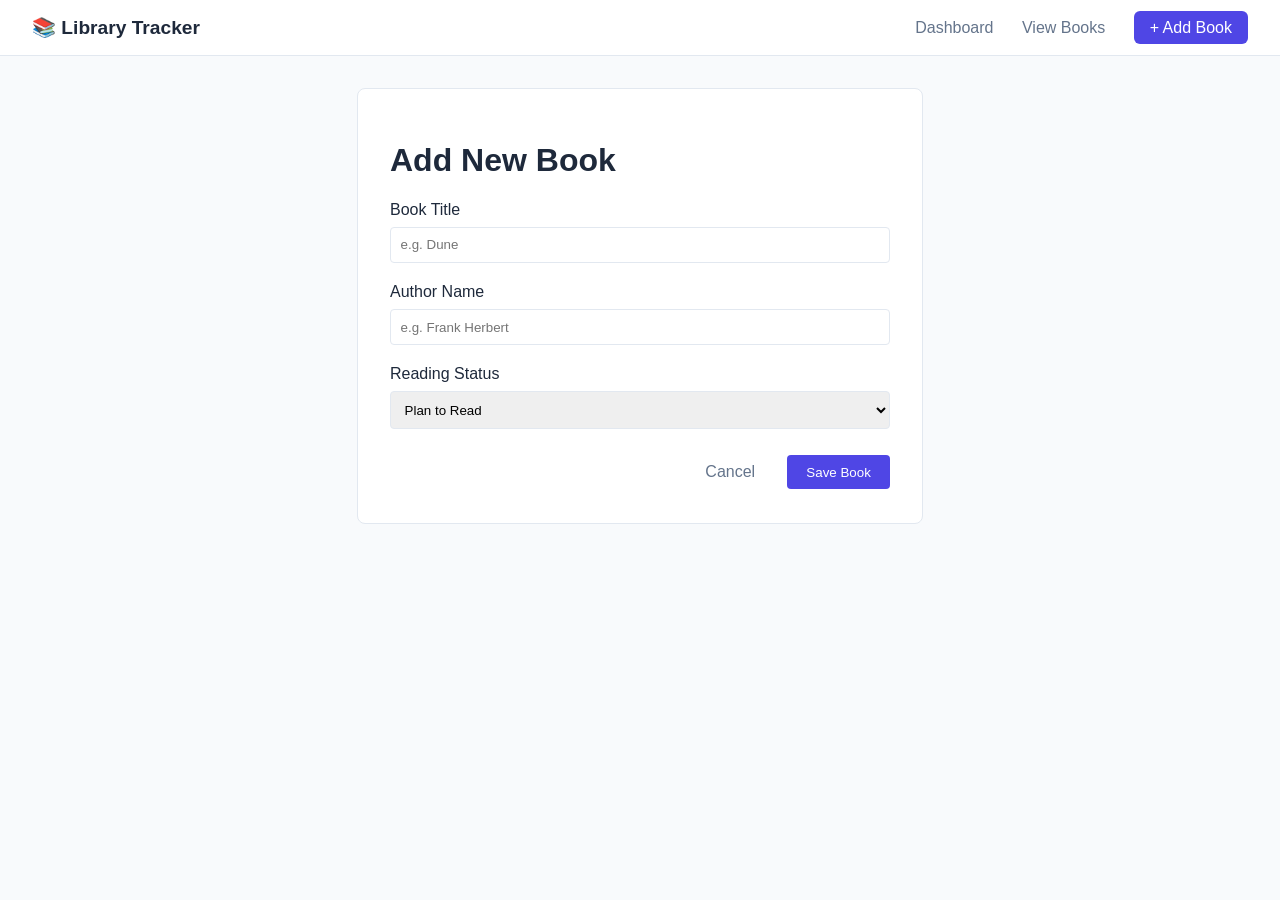
==== Janea/front_end/book-form.html @ 6319379e "Add files via upload" ====
<!DOCTYPE html>
<html lang="en">
<head>
    <meta charset="UTF-8">
    <meta name="viewport" content="width=device-width, initial-scale=1.0">
    <title id="page-title">Add New Book</title>
    <link rel="stylesheet" href="css/style.css">
</head>
<body>
    <nav class="navbar">
        <div class="logo">📚 Library Tracker</div>
        <div class="nav-links">
            <a href="index.html">Dashboard</a>
            <a href="library.html">View Books</a>
            <a href="book-form.html" class="btn-primary">+ Add Book</a>
        </div>
    </nav>

    <main class="container">
        <div class="form-card">
            <h1 id="form-heading">Add New Book</h1>
            
            <form id="book-form">
                <div class="form-group">
                    <label for="title">Book Title</label>
                    <input type="text" id="title" required placeholder="e.g. Dune">
                </div>

                <div class="form-group">
                    <label for="author">Author Name</label>
                    <input type="text" id="author" required placeholder="e.g. Frank Herbert">
                </div>

                <div class="form-group">
                    <label for="status">Reading Status</label>
                    <select id="status">
                        <option value="Plan to Read">Plan to Read</option>
                        <option value="Reading">Reading</option>
                        <option value="Completed">Completed</option>
                    </select>
                </div>

                <div class="form-actions">
                    <a href="library.html" class="btn-cancel">Cancel</a>
                    <button type="submit" id="submit-btn" class="btn-submit">Save Book</button>
                </div>
            </form>
        </div>
    </main>

    <script src="js/api.js"></script>
    <script>
        const urlParams = new URLSearchParams(window.location.search);
        const bookId = urlParams.get('id'); // Looks for ?id=XYZ in URL
        const form = document.getElementById('book-form');

        window.addEventListener('DOMContentLoaded', async () => {
            if (bookId) {
                // Change UI titles to show Edit state
                document.getElementById('page-title').innerText = "Edit Book";
                document.getElementById('form-heading').innerText = "Modify Book Details";
                document.getElementById('submit-btn').innerText = "Save Changes";

                const book = await api.getBookById(bookId);
                if (book) {
                    document.getElementById('title').value = book.title;
                    document.getElementById('author').value = book.author;
                    document.getElementById('status').value = book.status;
                } else {
                    alert("Book not found!");
                    window.location.href = 'library.html';
                }
            }
        });

        form.addEventListener('submit', async (e) => {
            e.preventDefault();

            const bookData = {
                title: document.getElementById('title').value,
                author: document.getElementById('author').value,
                status: document.getElementById('status').value
            };

            if (bookId) {
                await api.updateBook(bookId, bookData);
            } else {
                await api.createBook(bookData);
            }

            window.location.href = 'library.html';
        });
    </script>
</body>
</html>
---- Janea/front_end/css/style.css ----
/* css/style.css */
:root {
    --bg-primary: #f8fafc;
    --text-main: #1e293b;
    --brand-color: #4f46e5;
    --border-color: #e2e8f0;
}

body {
    font-family: -apple-system, BlinkMacSystemFont, "Segoe UI", Roboto, sans-serif;
    background-color: var(--bg-primary);
    color: var(--text-main);
    margin: 0;
    padding: 0;
}

.navbar {
    display: flex;
    justify-content: space-between;
    align-items: center;
    background-color: #fff;
    padding: 1rem 2rem;
    border-bottom: 1px solid var(--border-color);
}

.logo { font-weight: bold; font-size: 1.2rem; }
.nav-links a { text-decoration: none; color: #64748b; margin-left: 1.5rem; }
.nav-links a.active { color: var(--brand-color); font-weight: bold; }

.container { max-width: 1000px; margin: 2rem auto; padding: 0 1rem; }

/* Dashboard Cards */
.stats-grid { display: grid; grid-template-columns: repeat(auto-fit, minmax(250px, 1fr)); gap: 1.5rem; margin-top: 2rem; }
.stat-card { background: white; padding: 2rem; border-radius: 8px; border: 1px solid var(--border-color); text-align: center; }
.stat-card p { font-size: 2.5rem; font-weight: bold; margin: 0.5rem 0 0 0; }

/* Table design */
.data-table { width: 100%; border-collapse: collapse; background: white; border-radius: 8px; overflow: hidden; border: 1px solid var(--border-color); margin-top: 1.5rem; }
.data-table th, .data-table td { padding: 1rem; text-align: left; border-bottom: 1px solid var(--border-color); }
.data-table th { background-color: #f1f5f9; color: #475569; }

/* Badges */
.badge { padding: 0.25rem 0.5rem; border-radius: 4px; font-size: 0.85rem; font-weight: 500; }
.badge-plan-to-read { background: #e2e8f0; color: #475569; }
.badge-reading { background: #fef3c7; color: #d97706; }
.badge-completed { background: #dcfce7; color: #15803d; }

/* Forms */
.form-card { background: white; max-width: 500px; margin: 0 auto; padding: 2rem; border-radius: 8px; border: 1px solid var(--border-color); }
.form-group { margin-bottom: 1.25rem; }
.form-group label { display: block; margin-bottom: 0.5rem; font-weight: 500; }
.form-group input, .form-group select { width: 100%; padding: 0.6rem; border: 1px solid var(--border-color); border-radius: 4px; box-sizing: border-box; }

/* Buttons styling */
.btn-primary { background: var(--brand-color); color: white !important; padding: 0.5rem 1rem; border-radius: 6px; }
.btn-submit { background: var(--brand-color); color: white; border: none; padding: 0.6rem 1.2rem; border-radius: 4px; cursor: pointer; }
.btn-edit { text-decoration: none; background: #f1f5f9; color: var(--text-main); padding: 0.4rem 0.8rem; border-radius: 4px; font-size: 0.9rem; margin-right: 0.5rem; }
.btn-delete { background: #fee2e2; color: #dc2626; border: none; padding: 0.4rem 0.8rem; border-radius: 4px; font-size: 0.9rem; cursor: pointer; }
.btn-cancel { text-decoration: none; color: #64748b; padding: 0.6rem 1rem; }
.form-actions { display: flex; justify-content: flex-end; align-items: center; gap: 1rem; margin-top: 1.5rem; }
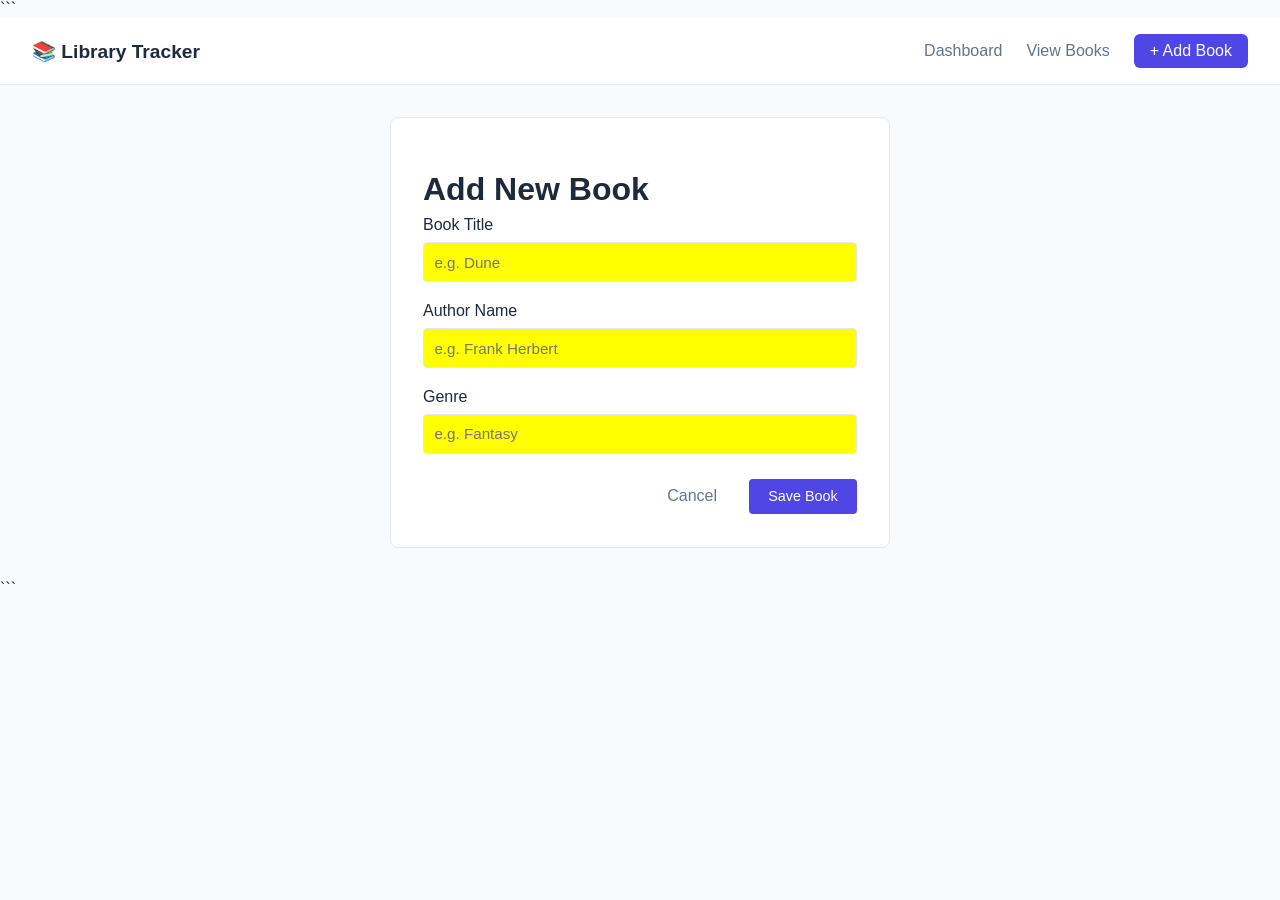
==== commit 07367707: "Connect library tracker to MySQL CRUD" ====
--- a/Janea/front_end/book-form.html
+++ b/Janea/front_end/book-form.html
@@ -1,4 +1,5 @@
 <!DOCTYPE html>
+
 <html lang="en">
 <head>
     <meta charset="UTF-8">
@@ -6,90 +7,161 @@
     <title id="page-title">Add New Book</title>
     <link rel="stylesheet" href="css/style.css">
 </head>
+
 <body>
-    <nav class="navbar">
-        <div class="logo">📚 Library Tracker</div>
-        <div class="nav-links">
-            <a href="index.html">Dashboard</a>
-            <a href="library.html">View Books</a>
-            <a href="book-form.html" class="btn-primary">+ Add Book</a>
-        </div>
-    </nav>
 
-    <main class="container">
-        <div class="form-card">
-            <h1 id="form-heading">Add New Book</h1>
-            
-            <form id="book-form">
-                <div class="form-group">
-                    <label for="title">Book Title</label>
-                    <input type="text" id="title" required placeholder="e.g. Dune">
-                </div>
+```
+<nav class="navbar">
+    <div class="logo">📚 Library Tracker</div>
 
-                <div class="form-group">
-                    <label for="author">Author Name</label>
-                    <input type="text" id="author" required placeholder="e.g. Frank Herbert">
-                </div>
+    <div class="nav-links">
+        <a href="index.html">Dashboard</a>
+        <a href="library.html">View Books</a>
+        <a href="book-form.html" class="btn-primary">+ Add Book</a>
+    </div>
+</nav>
 
-                <div class="form-group">
-                    <label for="status">Reading Status</label>
-                    <select id="status">
-                        <option value="Plan to Read">Plan to Read</option>
-                        <option value="Reading">Reading</option>
-                        <option value="Completed">Completed</option>
-                    </select>
-                </div>
+<main class="container">
 
-                <div class="form-actions">
-                    <a href="library.html" class="btn-cancel">Cancel</a>
-                    <button type="submit" id="submit-btn" class="btn-submit">Save Book</button>
-                </div>
-            </form>
-        </div>
-    </main>
+    <div class="form-card">
 
-    <script src="js/api.js"></script>
-    <script>
-        const urlParams = new URLSearchParams(window.location.search);
-        const bookId = urlParams.get('id'); // Looks for ?id=XYZ in URL
-        const form = document.getElementById('book-form');
+        <h1 id="form-heading">Add New Book</h1>
 
-        window.addEventListener('DOMContentLoaded', async () => {
-            if (bookId) {
-                // Change UI titles to show Edit state
-                document.getElementById('page-title').innerText = "Edit Book";
-                document.getElementById('form-heading').innerText = "Modify Book Details";
-                document.getElementById('submit-btn').innerText = "Save Changes";
+        <form id="book-form">
 
-                const book = await api.getBookById(bookId);
-                if (book) {
-                    document.getElementById('title').value = book.title;
-                    document.getElementById('author').value = book.author;
-                    document.getElementById('status').value = book.status;
-                } else {
-                    alert("Book not found!");
-                    window.location.href = 'library.html';
-                }
-            }
-        });
+            <div class="form-group">
+                <label for="title">Book Title</label>
+                <input
+                    type="text"
+                    id="title"
+                    required
+                    placeholder="e.g. Dune"
+                >
+            </div>
 
-        form.addEventListener('submit', async (e) => {
-            e.preventDefault();
+            <div class="form-group">
+                <label for="author">Author Name</label>
+                <input
+                    type="text"
+                    id="author"
+                    required
+                    placeholder="e.g. Frank Herbert"
+                >
+            </div>
 
-            const bookData = {
-                title: document.getElementById('title').value,
-                author: document.getElementById('author').value,
-                status: document.getElementById('status').value
-            };
+            <div class="form-group">
+                <label for="genre">Genre</label>
+                <input
+                    type="text"
+                    id="genre"
+                    required
+                    placeholder="e.g. Fantasy"
+                >
+            </div>
 
-            if (bookId) {
-                await api.updateBook(bookId, bookData);
+            <div class="form-actions">
+
+                <a href="library.html" class="btn-cancel">
+                    Cancel
+                </a>
+
+                <button
+                    type="submit"
+                    id="submit-btn"
+                    class="btn-submit"
+                >
+                    Save Book
+                </button>
+
+            </div>
+
+        </form>
+
+    </div>
+
+</main>
+
+<script src="js/api.js"></script>
+
+<script>
+
+    const form = document.getElementById('book-form');
+
+    // Check if we are editing a book
+    const urlParams = new URLSearchParams(window.location.search);
+    const bookId = urlParams.get('id');
+
+    // If there is an ID, load the book
+    if (bookId) {
+
+        document.getElementById('page-title').innerText = 'Edit Book';
+        document.getElementById('form-heading').innerText = 'Edit Book';
+        document.getElementById('submit-btn').innerText = 'Update Book';
+
+        loadBook();
+
+    }
+
+    async function loadBook() {
+
+        const book = await api.getBookById(bookId);
+
+        if (!book || book.success === false) {
+            alert('Book not found.');
+            window.location.href = 'library.html';
+            return;
+        }
+
+        document.getElementById('title').value = book.title;
+        document.getElementById('author').value = book.author;
+        document.getElementById('genre').value = book.genre;
+
+    }
+
+    form.addEventListener('submit', async (e) => {
+
+        e.preventDefault();
+
+        const bookData = {
+            title: document.getElementById('title').value,
+            author: document.getElementById('author').value,
+            genre: document.getElementById('genre').value
+        };
+
+        let result;
+
+        // Edit existing book
+        if (bookId) {
+
+            result = await api.updateBook(bookId, bookData);
+
+            if (result.success) {
+                alert('Book updated successfully!');
+                window.location.href = 'library.html';
             } else {
-                await api.createBook(bookData);
+                alert('Error: ' + result.message);
             }
 
-            window.location.href = 'library.html';
-        });
-    </script>
+        }
+
+        // Add new book
+        else {
+
+            result = await api.createBook(bookData);
+
+            if (result.success) {
+                alert('Book added successfully!');
+                window.location.href = 'library.html';
+            } else {
+                alert('Error: ' + result.message);
+            }
+
+        }
+
+    });
+
+</script>
+```
+
 </body>
-</html>+</html>
--- a/Janea/front_end/css/style.css
+++ b/Janea/front_end/css/style.css
@@ -1,60 +1,306 @@
 /* css/style.css */
+
 :root {
-    --bg-primary: #f8fafc;
-    --text-main: #1e293b;
-    --brand-color: #4f46e5;
-    --border-color: #e2e8f0;
-}
+--bg-primary: #f8fafc;
+--text-main: #1e293b;
+--text-muted: #64748b;
+--brand-color: #4f46e5;
+--border-color: #e2e8f0;
+--danger-color: #dc2626;
+}
+
+* {
+  box-sizing: border-box;
+  }
 
 body {
-    font-family: -apple-system, BlinkMacSystemFont, "Segoe UI", Roboto, sans-serif;
-    background-color: var(--bg-primary);
-    color: var(--text-main);
-    margin: 0;
-    padding: 0;
-}
+font-family: -apple-system, BlinkMacSystemFont, "Segoe UI", Roboto, sans-serif;
+background-color: var(--bg-primary);
+color: var(--text-main);
+margin: 0;
+padding: 0;
+}
+
+/* =========================
+NAVBAR
+========================= */
 
 .navbar {
-    display: flex;
-    justify-content: space-between;
-    align-items: center;
-    background-color: #fff;
-    padding: 1rem 2rem;
-    border-bottom: 1px solid var(--border-color);
-}
-
-.logo { font-weight: bold; font-size: 1.2rem; }
-.nav-links a { text-decoration: none; color: #64748b; margin-left: 1.5rem; }
-.nav-links a.active { color: var(--brand-color); font-weight: bold; }
-
-.container { max-width: 1000px; margin: 2rem auto; padding: 0 1rem; }
-
-/* Dashboard Cards */
-.stats-grid { display: grid; grid-template-columns: repeat(auto-fit, minmax(250px, 1fr)); gap: 1.5rem; margin-top: 2rem; }
-.stat-card { background: white; padding: 2rem; border-radius: 8px; border: 1px solid var(--border-color); text-align: center; }
-.stat-card p { font-size: 2.5rem; font-weight: bold; margin: 0.5rem 0 0 0; }
-
-/* Table design */
-.data-table { width: 100%; border-collapse: collapse; background: white; border-radius: 8px; overflow: hidden; border: 1px solid var(--border-color); margin-top: 1.5rem; }
-.data-table th, .data-table td { padding: 1rem; text-align: left; border-bottom: 1px solid var(--border-color); }
-.data-table th { background-color: #f1f5f9; color: #475569; }
-
-/* Badges */
-.badge { padding: 0.25rem 0.5rem; border-radius: 4px; font-size: 0.85rem; font-weight: 500; }
-.badge-plan-to-read { background: #e2e8f0; color: #475569; }
-.badge-reading { background: #fef3c7; color: #d97706; }
-.badge-completed { background: #dcfce7; color: #15803d; }
-
-/* Forms */
-.form-card { background: white; max-width: 500px; margin: 0 auto; padding: 2rem; border-radius: 8px; border: 1px solid var(--border-color); }
-.form-group { margin-bottom: 1.25rem; }
-.form-group label { display: block; margin-bottom: 0.5rem; font-weight: 500; }
-.form-group input, .form-group select { width: 100%; padding: 0.6rem; border: 1px solid var(--border-color); border-radius: 4px; box-sizing: border-box; }
-
-/* Buttons styling */
-.btn-primary { background: var(--brand-color); color: white !important; padding: 0.5rem 1rem; border-radius: 6px; }
-.btn-submit { background: var(--brand-color); color: white; border: none; padding: 0.6rem 1.2rem; border-radius: 4px; cursor: pointer; }
-.btn-edit { text-decoration: none; background: #f1f5f9; color: var(--text-main); padding: 0.4rem 0.8rem; border-radius: 4px; font-size: 0.9rem; margin-right: 0.5rem; }
-.btn-delete { background: #fee2e2; color: #dc2626; border: none; padding: 0.4rem 0.8rem; border-radius: 4px; font-size: 0.9rem; cursor: pointer; }
-.btn-cancel { text-decoration: none; color: #64748b; padding: 0.6rem 1rem; }
-.form-actions { display: flex; justify-content: flex-end; align-items: center; gap: 1rem; margin-top: 1.5rem; }
+display: flex;
+justify-content: space-between;
+align-items: center;
+background-color: #fff;
+padding: 1rem 2rem;
+border-bottom: 1px solid var(--border-color);
+}
+
+.logo {
+font-weight: bold;
+font-size: 1.2rem;
+}
+
+.nav-links {
+display: flex;
+align-items: center;
+}
+
+.nav-links a {
+text-decoration: none;
+color: var(--text-muted);
+margin-left: 1.5rem;
+}
+
+.nav-links a:hover {
+color: var(--brand-color);
+}
+
+.nav-links a.active {
+color: var(--brand-color);
+font-weight: bold;
+}
+
+/* =========================
+CONTAINER
+========================= */
+
+.container {
+max-width: 1000px;
+margin: 2rem auto;
+padding: 0 1rem;
+}
+
+.container h1 {
+margin-bottom: 0.5rem;
+}
+
+.container > p {
+color: var(--text-muted);
+}
+
+/* =========================
+DASHBOARD CARDS
+========================= */
+
+.stats-grid {
+display: grid;
+grid-template-columns: repeat(auto-fit, minmax(250px, 1fr));
+gap: 1.5rem;
+margin-top: 2rem;
+}
+
+.stat-card {
+background: white;
+padding: 2rem;
+border-radius: 8px;
+border: 1px solid var(--border-color);
+text-align: center;
+transition: 0.2s ease;
+}
+
+.stat-card:hover {
+border-color: #cbd5e1;
+box-shadow: 0 4px 12px rgba(15, 23, 42, 0.06);
+}
+
+.stat-card h3 {
+color: var(--text-muted);
+font-size: 0.95rem;
+}
+
+.stat-card p {
+font-size: 2.5rem;
+font-weight: bold;
+margin: 0.5rem 0 0 0;
+}
+
+/* =========================
+TABLE
+========================= */
+
+.data-table {
+width: 100%;
+border-collapse: collapse;
+background: white;
+border-radius: 8px;
+overflow: hidden;
+border: 1px solid var(--border-color);
+margin-top: 1.5rem;
+}
+
+.data-table th,
+.data-table td {
+padding: 1rem;
+text-align: left;
+border-bottom: 1px solid var(--border-color);
+}
+
+.data-table th {
+background-color: #f1f5f9;
+color: #475569;
+font-size: 0.9rem;
+}
+
+.data-table tbody tr:last-child td {
+border-bottom: none;
+}
+
+.data-table tbody tr:hover {
+background-color: #f8fafc;
+}
+
+/* =========================
+FORMS
+========================= */
+
+.form-card {
+background: white;
+max-width: 500px;
+margin: 0 auto;
+padding: 2rem;
+border-radius: 8px;
+border: 1px solid var(--border-color);
+}
+
+.form-group {
+margin-bottom: 1.25rem;
+}
+
+.form-group label {
+display: block;
+margin-bottom: 0.5rem;
+font-weight: 500;
+}
+
+.form-group input,
+.form-group select {
+width: 100%;
+padding: 0.65rem;
+border: 1px solid var(--border-color);
+border-radius: 4px;
+box-sizing: border-box;
+font-family: inherit;
+font-size: 0.95rem;
+color: var(--text-main);
+background-color: yellow;
+}
+
+.form-group input:focus,
+.form-group select:focus {
+outline: none;
+border-color: var(--brand-color);
+box-shadow: 0 0 0 2px rgba(79, 70, 229, 0.1);
+}
+
+/* =========================
+BUTTONS
+========================= */
+
+.btn-primary {
+background: var(--brand-color);
+color: white !important;
+padding: 0.5rem 1rem;
+border-radius: 6px;
+}
+
+.btn-primary:hover {
+background: #4338ca;
+}
+
+.btn-submit {
+background: var(--brand-color);
+color: white;
+border: none;
+padding: 0.6rem 1.2rem;
+border-radius: 4px;
+cursor: pointer;
+font-family: inherit;
+font-size: 0.9rem;
+}
+
+.btn-submit:hover {
+background: #4338ca;
+}
+
+.btn-edit {
+text-decoration: none;
+background: #f1f5f9;
+color: var(--text-main);
+padding: 0.4rem 0.8rem;
+border-radius: 4px;
+font-size: 0.9rem;
+margin-right: 0.5rem;
+}
+
+.btn-edit:hover {
+background: #e2e8f0;
+}
+
+.btn-delete {
+background: #fee2e2;
+color: var(--danger-color);
+border: none;
+padding: 0.4rem 0.8rem;
+border-radius: 4px;
+font-size: 0.9rem;
+cursor: pointer;
+font-family: inherit;
+}
+
+.btn-delete:hover {
+background: #fecaca;
+}
+
+.btn-cancel {
+text-decoration: none;
+color: var(--text-muted);
+padding: 0.6rem 1rem;
+}
+
+.btn-cancel:hover {
+color: var(--text-main);
+}
+
+.form-actions {
+display: flex;
+justify-content: flex-end;
+align-items: center;
+gap: 1rem;
+margin-top: 1.5rem;
+}
+
+/* =========================
+RESPONSIVE
+========================= */
+
+@media (max-width: 700px) {
+    .navbar {
+    padding: 1rem;
+    flex-direction: column;
+    gap: 1rem;
+    }
+
+    .nav-links {
+        flex-wrap: wrap;
+        justify-content: center;
+    }
+
+    .nav-links a {
+        margin-left: 0.5rem;
+        margin-right: 0.5rem;
+    }
+
+    .container {
+        margin: 1.5rem auto;
+    }
+
+    .data-table {
+        font-size: 0.9rem;
+    }
+
+    .data-table th,
+    .data-table td {
+        padding: 0.7rem;
+    }
+
+
+}
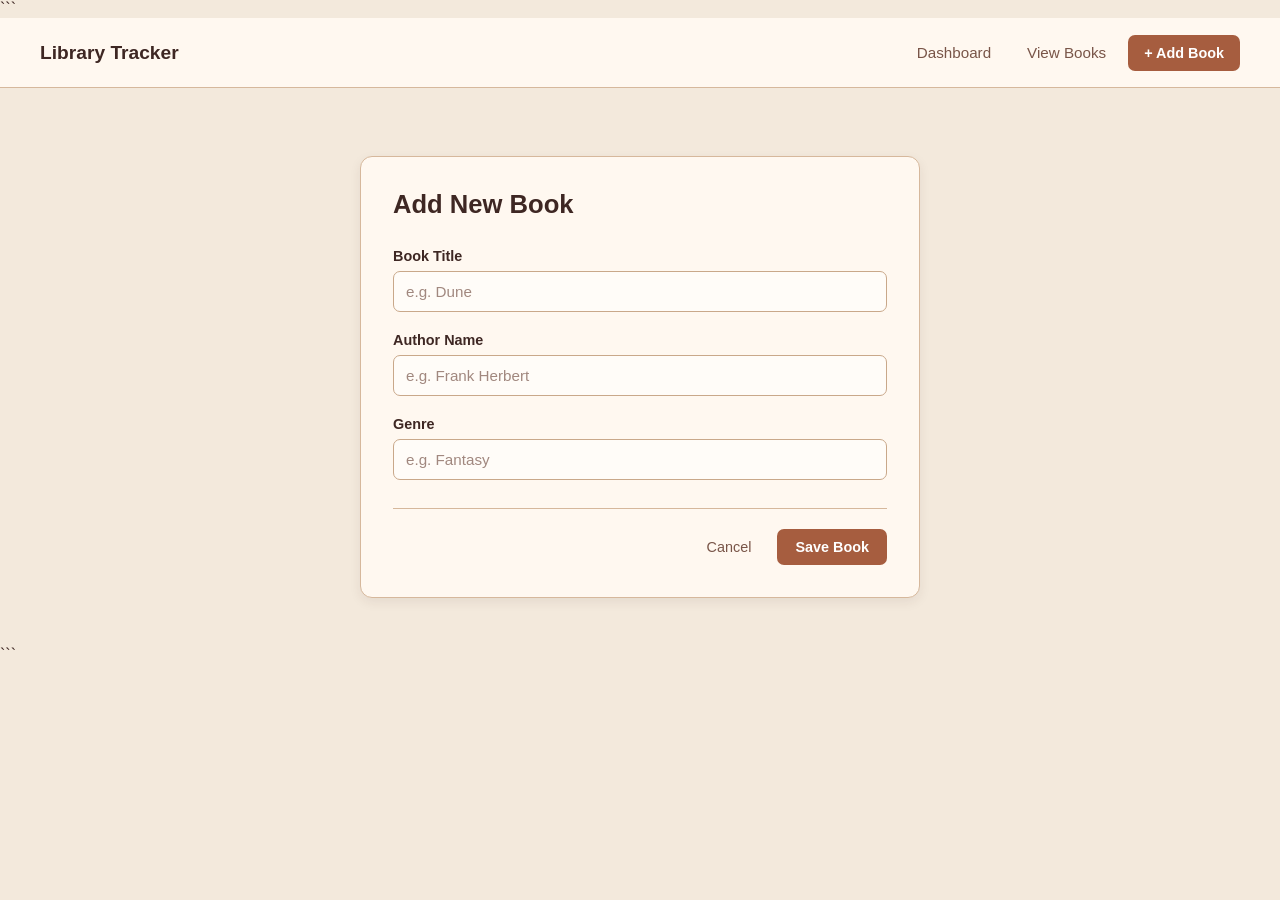
==== commit 44d37a74: "Changed color Scheme for the system" ====
--- a/Janea/front_end/book-form.html
+++ b/Janea/front_end/book-form.html
@@ -12,7 +12,7 @@
 
 ```
 <nav class="navbar">
-    <div class="logo">📚 Library Tracker</div>
+    <div class="logo">Library Tracker</div>
 
     <div class="nav-links">
         <a href="index.html">Dashboard</a>
--- a/Janea/front_end/css/style.css
+++ b/Janea/front_end/css/style.css
@@ -1,306 +1,449 @@
-/* css/style.css */
-
 :root {
---bg-primary: #f8fafc;
---text-main: #1e293b;
---text-muted: #64748b;
---brand-color: #4f46e5;
---border-color: #e2e8f0;
---danger-color: #dc2626;
+    --bg-primary: #F3E9DC;
+    --bg-white: #FFF8F0;
+    --text-main: #3E2723;
+    --text-muted: #795548;
+    --brand-color: #A65D3F;
+    --brand-hover: #874A32;
+    --border-color: #D6B89C;
+    --danger-color: #B8423A;
+    --danger-bg: #F4D6D2;
+    --success-color: #5F7357;
+    --warning-color: #B7791F;
 }
 
 * {
-  box-sizing: border-box;
-  }
+    box-sizing: border-box;
+}
+
+html {
+    scroll-behavior: smooth;
+}
 
 body {
-font-family: -apple-system, BlinkMacSystemFont, "Segoe UI", Roboto, sans-serif;
-background-color: var(--bg-primary);
-color: var(--text-main);
-margin: 0;
-padding: 0;
-}
-
-/* =========================
-NAVBAR
-========================= */
+    margin: 0;
+    padding: 0;
+    min-height: 100vh;
+    font-family: -apple-system, BlinkMacSystemFont, "Segoe UI", Roboto, Helvetica, Arial, sans-serif;
+    background-color: var(--bg-primary);
+    color: var(--text-main);
+}
+
+/* NAVBAR */
 
 .navbar {
-display: flex;
-justify-content: space-between;
-align-items: center;
-background-color: #fff;
-padding: 1rem 2rem;
-border-bottom: 1px solid var(--border-color);
+    width: 100%;
+    min-height: 70px;
+    display: flex;
+    justify-content: space-between;
+    align-items: center;
+    padding: 0 40px;
+    background-color: var(--bg-white);
+    border-bottom: 1px solid var(--border-color);
+    position: sticky;
+    top: 0;
+    z-index: 100;
 }
 
 .logo {
-font-weight: bold;
-font-size: 1.2rem;
+    font-size: 1.2rem;
+    font-weight: 700;
+    color: var(--text-main);
+    white-space: nowrap;
 }
 
 .nav-links {
-display: flex;
-align-items: center;
+    display: flex;
+    align-items: center;
+    gap: 8px;
 }
 
 .nav-links a {
-text-decoration: none;
-color: var(--text-muted);
-margin-left: 1.5rem;
+    display: inline-flex;
+    align-items: center;
+    padding: 9px 14px;
+    text-decoration: none;
+    color: var(--text-muted);
+    font-size: 0.95rem;
+    font-weight: 500;
+    border-radius: 7px;
+    transition: background-color 0.2s ease, color 0.2s ease;
 }
 
 .nav-links a:hover {
-color: var(--brand-color);
+    color: var(--brand-color);
+    background-color: #E8D8C7;
 }
 
 .nav-links a.active {
-color: var(--brand-color);
-font-weight: bold;
-}
-
-/* =========================
-CONTAINER
-========================= */
+    color: var(--brand-color);
+    font-weight: 700;
+}
+
+/* CONTAINER */
 
 .container {
-max-width: 1000px;
-margin: 2rem auto;
-padding: 0 1rem;
+    width: 100%;
+    max-width: 1050px;
+    margin: 0 auto;
+    padding: 48px 24px;
 }
 
 .container h1 {
-margin-bottom: 0.5rem;
+    margin: 0 0 8px;
+    font-size: 2rem;
+    line-height: 1.2;
+    font-weight: 700;
+    color: var(--text-main);
 }
 
 .container > p {
-color: var(--text-muted);
-}
-
-/* =========================
-DASHBOARD CARDS
-========================= */
+    margin: 0;
+    color: var(--text-muted);
+    font-size: 1rem;
+}
+
+/* DASHBOARD */
 
 .stats-grid {
-display: grid;
-grid-template-columns: repeat(auto-fit, minmax(250px, 1fr));
-gap: 1.5rem;
-margin-top: 2rem;
+    display: grid;
+    grid-template-columns: repeat(3, 1fr);
+    gap: 20px;
+    margin-top: 32px;
 }
 
 .stat-card {
-background: white;
-padding: 2rem;
-border-radius: 8px;
-border: 1px solid var(--border-color);
-text-align: center;
-transition: 0.2s ease;
+    background-color: var(--bg-white);
+    padding: 28px 24px;
+    border: 1px solid var(--border-color);
+    border-radius: 12px;
+    text-align: center;
+    box-shadow: 0 3px 8px rgba(62, 39, 35, 0.07);
+    transition: transform 0.2s ease, box-shadow 0.2s ease, border-color 0.2s ease;
 }
 
 .stat-card:hover {
-border-color: #cbd5e1;
-box-shadow: 0 4px 12px rgba(15, 23, 42, 0.06);
+    transform: translateY(-3px);
+    border-color: #C9A88A;
+    box-shadow: 0 8px 20px rgba(62, 39, 35, 0.12);
 }
 
 .stat-card h3 {
-color: var(--text-muted);
-font-size: 0.95rem;
+    margin: 0;
+    color: var(--text-muted);
+    font-size: 0.9rem;
+    font-weight: 600;
 }
 
 .stat-card p {
-font-size: 2.5rem;
-font-weight: bold;
-margin: 0.5rem 0 0 0;
-}
-
-/* =========================
-TABLE
-========================= */
+    margin: 12px 0 0;
+    font-size: 2.6rem;
+    line-height: 1;
+    font-weight: 700;
+    color: var(--text-main);
+}
+
+.text-warning {
+    color: var(--warning-color) !important;
+}
+
+.text-success {
+    color: var(--success-color) !important;
+}
+
+/* TABLE */
 
 .data-table {
-width: 100%;
-border-collapse: collapse;
-background: white;
-border-radius: 8px;
-overflow: hidden;
-border: 1px solid var(--border-color);
-margin-top: 1.5rem;
+    width: 100%;
+    margin-top: 28px;
+    border-collapse: separate;
+    border-spacing: 0;
+    background-color: var(--bg-white);
+    border: 1px solid var(--border-color);
+    border-radius: 12px;
+    overflow: hidden;
+    box-shadow: 0 3px 8px rgba(62, 39, 35, 0.07);
 }
 
 .data-table th,
 .data-table td {
-padding: 1rem;
-text-align: left;
-border-bottom: 1px solid var(--border-color);
+    padding: 16px 18px;
+    text-align: left;
+    border-bottom: 1px solid var(--border-color);
 }
 
 .data-table th {
-background-color: #f1f5f9;
-color: #475569;
-font-size: 0.9rem;
+    background-color: #F0E2D2;
+    color: #5D4037;
+    font-size: 0.82rem;
+    font-weight: 700;
+    text-transform: uppercase;
+    letter-spacing: 0.03em;
+}
+
+.data-table td {
+    font-size: 0.95rem;
+    color: var(--text-main);
+}
+
+.data-table tbody tr {
+    transition: background-color 0.15s ease;
+}
+
+.data-table tbody tr:hover {
+    background-color: #F9EFE4;
 }
 
 .data-table tbody tr:last-child td {
-border-bottom: none;
-}
-
-.data-table tbody tr:hover {
-background-color: #f8fafc;
-}
-
-/* =========================
-FORMS
-========================= */
+    border-bottom: none;
+}
+
+.data-table td strong {
+    font-weight: 600;
+}
+
+/* PAGE HEADER */
+
+.header-action {
+    display: flex;
+    justify-content: space-between;
+    align-items: center;
+}
+
+/* PRIMARY BUTTON */
+
+.btn-primary {
+    display: inline-flex !important;
+    align-items: center;
+    justify-content: center;
+    background-color: var(--brand-color);
+    color: white !important;
+    padding: 10px 16px !important;
+    border-radius: 7px !important;
+    font-size: 0.9rem !important;
+    font-weight: 600 !important;
+    text-decoration: none;
+    transition: background-color 0.2s ease, transform 0.15s ease, box-shadow 0.2s ease;
+}
+
+.btn-primary:hover {
+    background-color: var(--brand-hover) !important;
+    color: white !important;
+    transform: translateY(-1px);
+    box-shadow: 0 4px 10px rgba(166, 93, 63, 0.3);
+}
+
+/* EDIT BUTTON */
+
+.btn-edit {
+    display: inline-block;
+    padding: 7px 12px;
+    border-radius: 6px;
+    background-color: #E8D8C7;
+    color: var(--brand-color);
+    text-decoration: none;
+    font-size: 0.85rem;
+    font-weight: 600;
+    transition: background-color 0.2s ease, color 0.2s ease;
+}
+
+.btn-edit:hover {
+    background-color: #DCC5AD;
+    color: var(--brand-hover);
+}
+
+/* DELETE BUTTON */
+
+.btn-delete {
+    display: inline-block;
+    padding: 7px 12px;
+    border: none;
+    border-radius: 6px;
+    background-color: var(--danger-bg);
+    color: var(--danger-color);
+    font-family: inherit;
+    font-size: 0.85rem;
+    font-weight: 600;
+    cursor: pointer;
+    transition: background-color 0.2s ease, color 0.2s ease;
+}
+
+.btn-delete:hover {
+    background-color: #ECC2BD;
+    color: #96342E;
+}
+
+/* FORM CARD */
 
 .form-card {
-background: white;
-max-width: 500px;
-margin: 0 auto;
-padding: 2rem;
-border-radius: 8px;
-border: 1px solid var(--border-color);
-}
+    width: 100%;
+    max-width: 560px;
+    margin: 20px auto 0;
+    padding: 32px;
+    background-color: var(--bg-white);
+    border: 1px solid var(--border-color);
+    border-radius: 12px;
+    box-shadow: 0 4px 12px rgba(62, 39, 35, 0.08);
+}
+
+.form-card h1 {
+    margin-bottom: 28px;
+    font-size: 1.6rem;
+}
+
+/* FORM */
 
 .form-group {
-margin-bottom: 1.25rem;
+    margin-bottom: 20px;
 }
 
 .form-group label {
-display: block;
-margin-bottom: 0.5rem;
-font-weight: 500;
+    display: block;
+    margin-bottom: 7px;
+    color: var(--text-main);
+    font-size: 0.9rem;
+    font-weight: 600;
 }
 
 .form-group input,
 .form-group select {
-width: 100%;
-padding: 0.65rem;
-border: 1px solid var(--border-color);
-border-radius: 4px;
-box-sizing: border-box;
-font-family: inherit;
-font-size: 0.95rem;
-color: var(--text-main);
-background-color: yellow;
+    display: block;
+    width: 100%;
+    padding: 11px 12px;
+    border: 1px solid #C9A88A;
+    border-radius: 7px;
+    background-color: #FFFCF8;
+    color: var(--text-main);
+    font-family: inherit;
+    font-size: 0.95rem;
+    outline: none;
+    transition: border-color 0.2s ease, box-shadow 0.2s ease;
+}
+
+.form-group input::placeholder {
+    color: #A1887F;
+}
+
+.form-group input:hover,
+.form-group select:hover {
+    border-color: #B98E6D;
 }
 
 .form-group input:focus,
 .form-group select:focus {
-outline: none;
-border-color: var(--brand-color);
-box-shadow: 0 0 0 2px rgba(79, 70, 229, 0.1);
-}
-
-/* =========================
-BUTTONS
-========================= */
-
-.btn-primary {
-background: var(--brand-color);
-color: white !important;
-padding: 0.5rem 1rem;
-border-radius: 6px;
-}
-
-.btn-primary:hover {
-background: #4338ca;
+    border-color: var(--brand-color);
+    background-color: #FFFFFF;
+    box-shadow: 0 0 0 3px rgba(166, 93, 63, 0.15);
+}
+
+/* FORM ACTIONS */
+
+.form-actions {
+    display: flex;
+    justify-content: flex-end;
+    align-items: center;
+    gap: 12px;
+    margin-top: 28px;
+    padding-top: 20px;
+    border-top: 1px solid var(--border-color);
 }
 
 .btn-submit {
-background: var(--brand-color);
-color: white;
-border: none;
-padding: 0.6rem 1.2rem;
-border-radius: 4px;
-cursor: pointer;
-font-family: inherit;
-font-size: 0.9rem;
+    border: none;
+    padding: 10px 18px;
+    border-radius: 7px;
+    background-color: var(--brand-color);
+    color: white;
+    font-family: inherit;
+    font-size: 0.9rem;
+    font-weight: 600;
+    cursor: pointer;
+    transition: background-color 0.2s ease, transform 0.15s ease, box-shadow 0.2s ease;
 }
 
 .btn-submit:hover {
-background: #4338ca;
-}
-
-.btn-edit {
-text-decoration: none;
-background: #f1f5f9;
-color: var(--text-main);
-padding: 0.4rem 0.8rem;
-border-radius: 4px;
-font-size: 0.9rem;
-margin-right: 0.5rem;
-}
-
-.btn-edit:hover {
-background: #e2e8f0;
-}
-
-.btn-delete {
-background: #fee2e2;
-color: var(--danger-color);
-border: none;
-padding: 0.4rem 0.8rem;
-border-radius: 4px;
-font-size: 0.9rem;
-cursor: pointer;
-font-family: inherit;
-}
-
-.btn-delete:hover {
-background: #fecaca;
+    background-color: var(--brand-hover);
+    transform: translateY(-1px);
+    box-shadow: 0 4px 10px rgba(166, 93, 63, 0.25);
 }
 
 .btn-cancel {
-text-decoration: none;
-color: var(--text-muted);
-padding: 0.6rem 1rem;
+    padding: 10px 14px;
+    color: var(--text-muted);
+    text-decoration: none;
+    font-size: 0.9rem;
+    font-weight: 500;
+    border-radius: 7px;
+    transition: background-color 0.2s ease, color 0.2s ease;
 }
 
 .btn-cancel:hover {
-color: var(--text-main);
-}
-
-.form-actions {
-display: flex;
-justify-content: flex-end;
-align-items: center;
-gap: 1rem;
-margin-top: 1.5rem;
-}
-
-/* =========================
-RESPONSIVE
-========================= */
-
-@media (max-width: 700px) {
+    background-color: #E8D8C7;
+    color: var(--text-main);
+}
+
+/* EMPTY TABLE */
+
+.data-table td[colspan] {
+    padding: 40px 20px;
+    color: var(--text-muted);
+    font-size: 0.95rem;
+}
+
+/* RESPONSIVE */
+
+@media (max-width: 800px) {
     .navbar {
-    padding: 1rem;
-    flex-direction: column;
-    gap: 1rem;
+        padding: 16px 20px;
+    }
+
+    .stats-grid {
+        grid-template-columns: 1fr;
+    }
+
+    .container {
+        padding: 32px 20px;
+    }
+
+    .data-table {
+        display: block;
+        overflow-x: auto;
+    }
+}
+
+@media (max-width: 600px) {
+    .navbar {
+        position: static;
+        flex-direction: column;
+        gap: 14px;
     }
 
     .nav-links {
+        width: 100%;
+        justify-content: center;
         flex-wrap: wrap;
-        justify-content: center;
     }
 
     .nav-links a {
-        margin-left: 0.5rem;
-        margin-right: 0.5rem;
-    }
-
-    .container {
-        margin: 1.5rem auto;
-    }
-
-    .data-table {
-        font-size: 0.9rem;
-    }
-
-    .data-table th,
-    .data-table td {
-        padding: 0.7rem;
-    }
-
-
-}
+        font-size: 0.85rem;
+    }
+
+    .container h1 {
+        font-size: 1.6rem;
+    }
+
+    .form-card {
+        padding: 24px 20px;
+    }
+
+    .form-actions {
+        flex-direction: column-reverse;
+        align-items: stretch;
+    }
+
+    .btn-submit,
+    .btn-cancel {
+        width: 100%;
+        text-align: center;
+    }
+}
